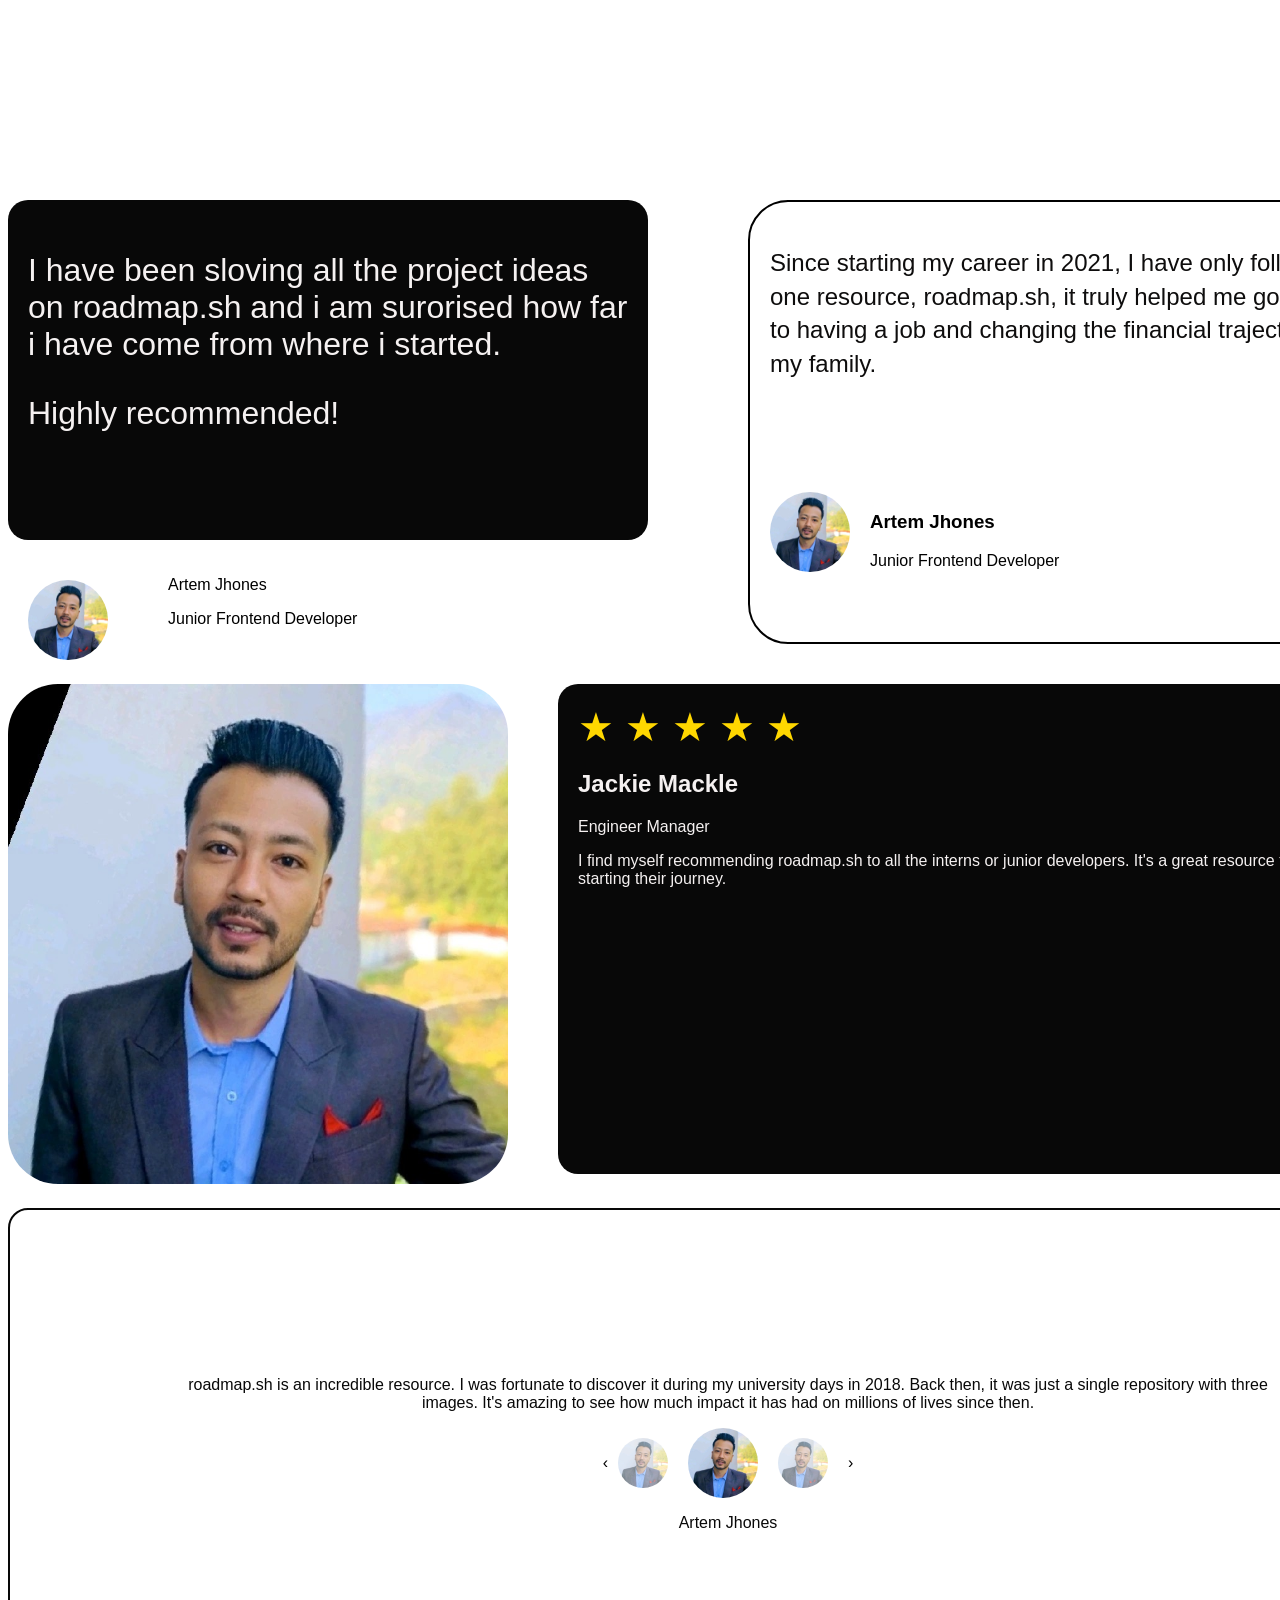
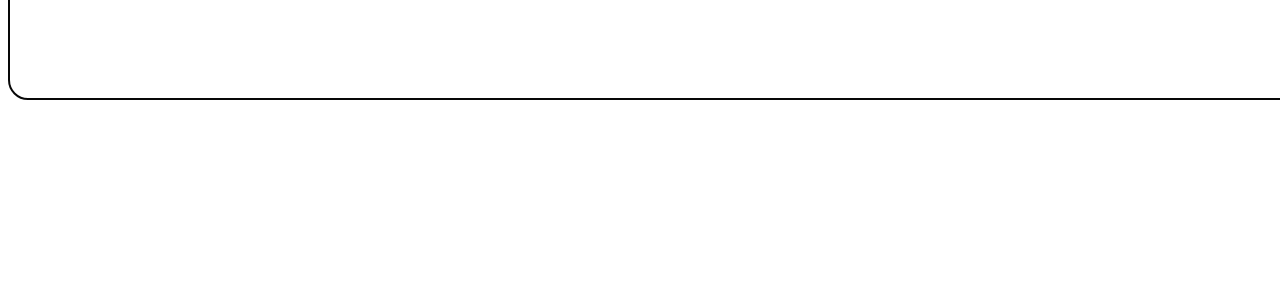
==== index.html @ 8fae4c99 "first commit" ====
<!DOCTYPE html>
<html lang="en">

<head>
  <meta charset="UTF-8" />
  <meta name="viewport" content="width=device-width, initial-scale=1.0" />
  <title>Testomonial</title>
</head>
<link rel="stylesheet" href="styles.css" />

<body>
  <div class="main-container">
    <div class="testimonial-component">
      <!-- Card 1 -->
      <div class="first">
        <div>
          <div class="comment-box">
            <p>
              I have been sloving all the project ideas on roadmap.sh and i am
              surorised how far i have come from where i started.
            </p>
            <p>Highly recommended!</p>
          </div>
          <div class="user-info">
            <div class="user-box">
              <img src="./linkdin.jpg" alt="User Photo" />
            </div>
            <div class="name-post">
              <p>Artem Jhones</p>
              <span>
                <p>Junior Frontend Developer</p>
              </span>
            </div>
          </div>
        </div>
        <div class="second-container">
          <div>
            <div class="second-box">
              <div class="comment-box2">
                <p>
                  Since starting my career in 2021, I have only followed one
                  resource, roadmap.sh, it truly helped me go from 0 to having a
                  job and changing the financial trajectory of my family.
                </p>
              </div>
              <div class="user-box2">
                <div>
                  <img src="./linkdin.jpg" alt="User Photo" />
                </div>
                <div>
                  <h3>Artem Jhones</h3>
                  <span>
                    <p>Junior Frontend Developer</p>
                  </span>
                </div>
              </div>
            </div>
          </div>
        </div>
      </div>
      <!-- cards 2 -->
      <div class="second-section">
        <div class="second-flex">
          <div class="image-container">
            <img src="./linkdin.jpg" alt="">
          </div>
          <div class="comment-box3">
            <div class="star"><span>&#9733; &#9733; &#9733; &#9733; &#9733;</span></div>
            <div>
              <h2>Jackie Mackle</h2>
              <p>Engineer Manager</p>
              <p>I find myself recommending roadmap.sh to all the interns or junior developers. It's a great resource
                for anyone starting their journey.</p>
            </div>
          </div>
        </div>
      </div>
      <!-- card 3 -->
      <div class="last-section">
        <div class="slider-box">
          <p>roadmap.sh is an incredible resource. I was fortunate to discover it during my university days in 2018.
            Back then, it was just a single repository with three images. It's amazing to see how much impact it has had
            on millions of lives since then.</p>
          <div class="pic">
            <span>&#8249</span>
            <img src="./linkdin.jpg" alt="User Photo" />
            <img src="./linkdin.jpg" alt="User Photo" id="center-pic" />
            <img src="./linkdin.jpg" alt="User Photo" />
            <span>&#8250</span>
          </div>
          <div>
            <p>Artem Jhones</p>
          </div>
        </div>
      </div>
    </div>
  </div>
</body>

</html>
---- styles.css ----
body {
  font-family: Arial, sans-serif;
}
.main-container {
  width: 1440px;
  margin: 200px auto;
}
  
.first {
  display: flex;
  gap: 100px;
}
.comment-box {
  width: 600px;
  height: 300px;
  color: #f5f1f1;
  background-color: #080808;
  border-radius: 20px;
  padding: 20px;
}
.comment-box p {
  font-size: 32px;
}
/* .user-box {
    display: flex;
    align-items: center;
    margin-top: 150px;
    
} */
.user-box img {
  width: 80px;
  height: 80px;
  border-radius: 100%;
  margin-right: 20px;
  color: #000;
  padding: 20px;
}
.user-info {
  display: flex;
  gap: 20px;
  margin-top: 20px;
}
.user-box2 {
  display: flex;
}
.user-box2 img {
  width: 80px;
  height: 80px;
  border-radius: 100%;
  margin-right: 20px;
}
.second-box {
  width: 600px;
  height: 400px;
  border: #000 2px solid;
  border-radius: 40px;
  padding: 20px;
}
.comment-box2 {
  font-size: 24px;
  color: #0e0d0d;
  line-height: 1.4;
  margin-top: 10px;
  justify-content: space-between;
}
.comment-box2 p {
  margin-bottom: 112px;
}
.image-container img {
  width: 500px;
  border-radius: 50px;
}
.second-flex {
  display: flex;
  gap: 50px;
}
.comment-box3 {
  width: 800px;
  height: 450px;
  color: #f5f1f1;
  background-color: #080808;
  border-radius: 20px;
  padding: 20px;
}
.star {
  color: gold;
  font-size: 40px;
}
.slider-box {
  max-width: 1308px;
  margin-top: 20px;
  font-size: 16px;
  border: #080808 2px solid;
  border-radius: 20px;
  padding: 150px;
}
.slider-box p {
  color: #080808;
  text-align: center;
}


.pic {
  display: flex;
  align-items: center;
  margin-top: 15px;
  justify-content: center;
  gap: 10px;
}
.pic img {
  width: 50px;
  height: 50px;
  border-radius: 100%;
  margin-right: 10px;
  opacity: 0.5;
}
#center-pic {
  width: 70px;
  height: 70px;
  opacity: 1;
}
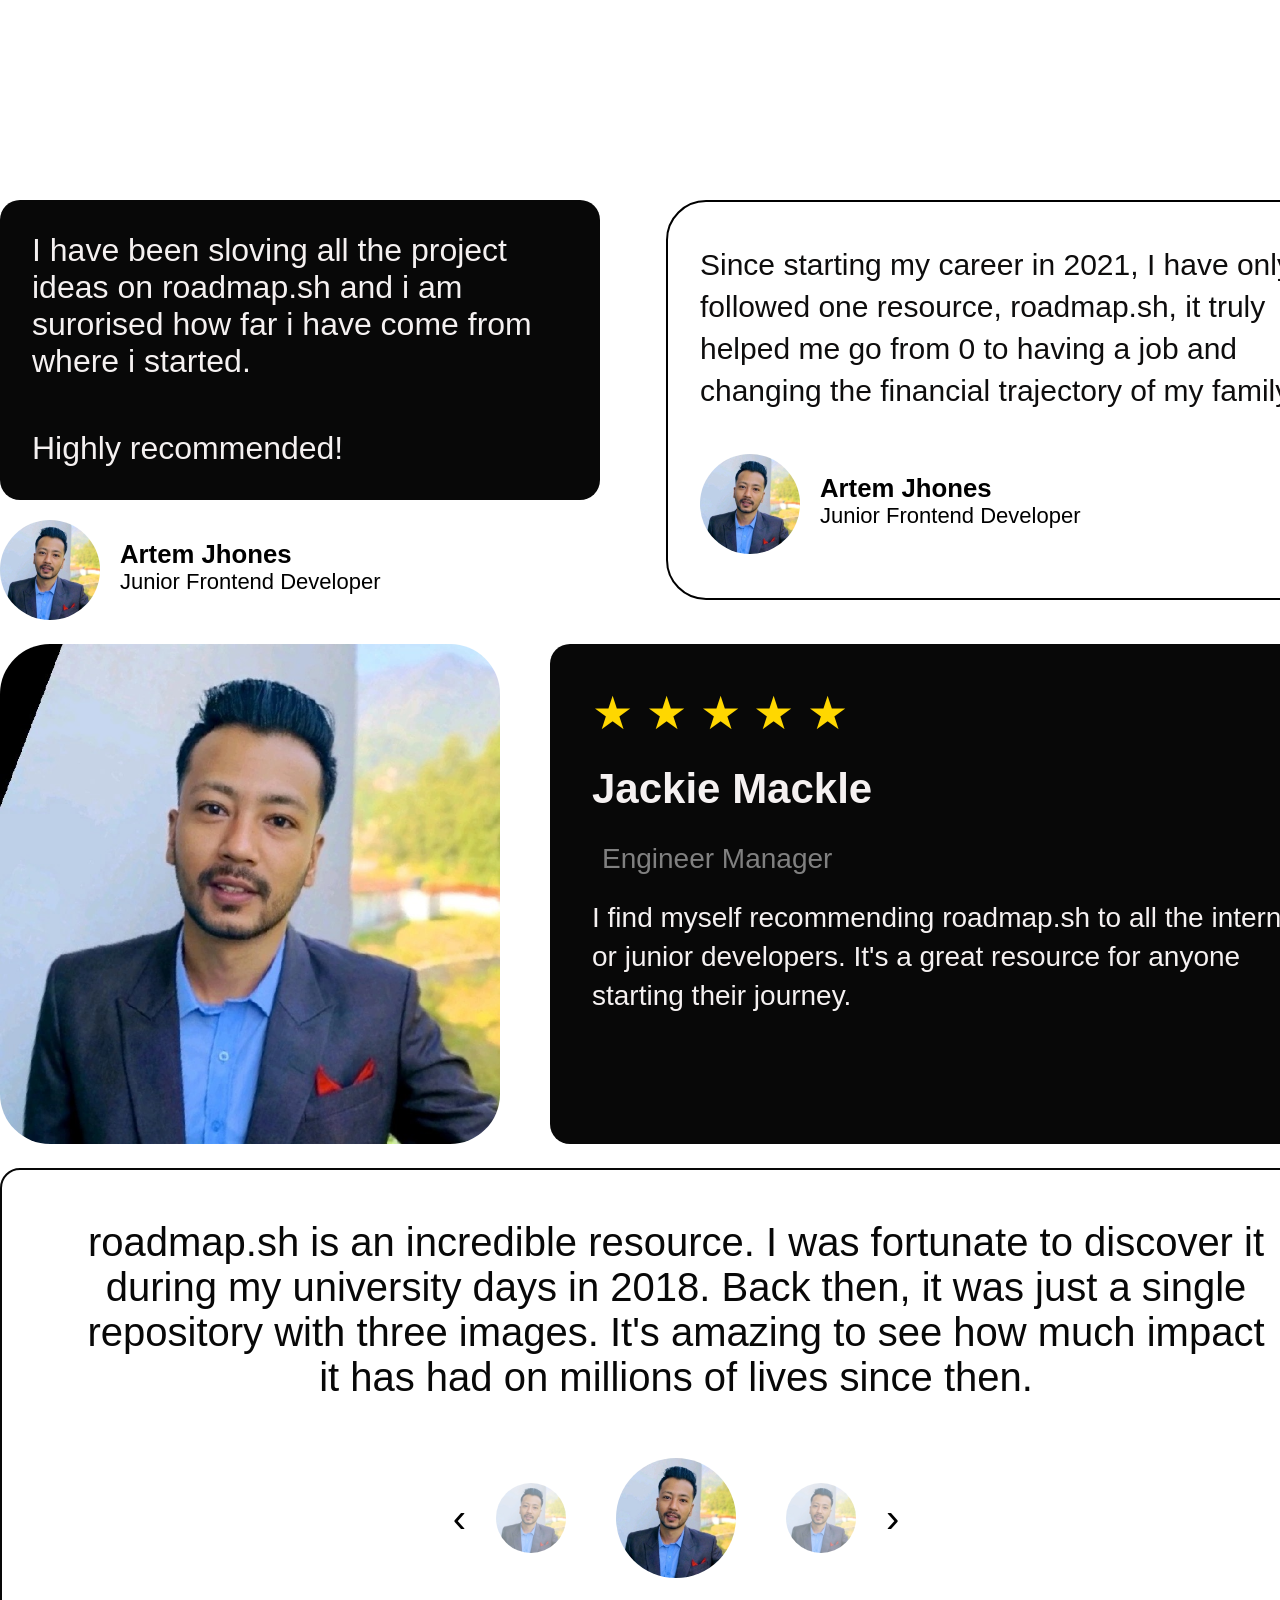
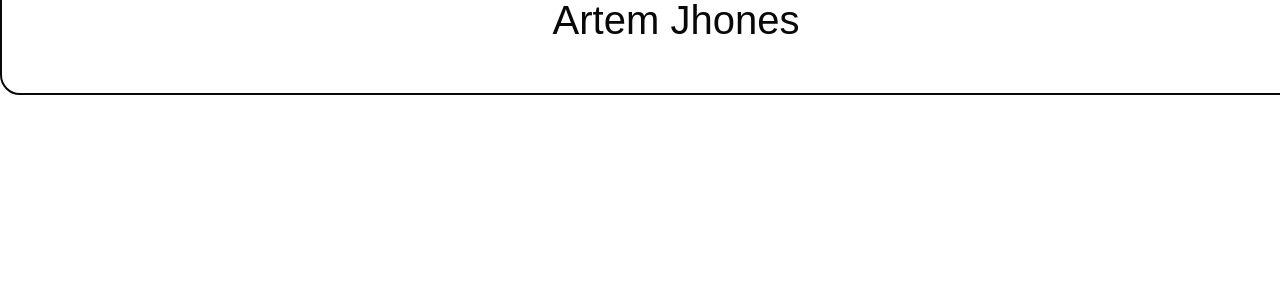
==== commit 174cb8a8: "desktop-view" ====
--- a/index.html
+++ b/index.html
@@ -19,14 +19,14 @@
               I have been sloving all the project ideas on roadmap.sh and i am
               surorised how far i have come from where i started.
             </p>
-            <p>Highly recommended!</p>
+            <p style="margin-top: 50px;">Highly recommended!</p>
           </div>
           <div class="user-info">
             <div class="user-box">
               <img src="./linkdin.jpg" alt="User Photo" />
             </div>
             <div class="name-post">
-              <p>Artem Jhones</p>
+              <H3 style="margin-top: 20px;">Artem Jhones</H3>
               <span>
                 <p>Junior Frontend Developer</p>
               </span>
@@ -48,7 +48,7 @@
                   <img src="./linkdin.jpg" alt="User Photo" />
                 </div>
                 <div>
-                  <h3>Artem Jhones</h3>
+                  <h3 style="margin-top: 20px;">Artem Jhones</h3>
                   <span>
                     <p>Junior Frontend Developer</p>
                   </span>
@@ -66,9 +66,9 @@
           </div>
           <div class="comment-box3">
             <div class="star"><span>&#9733; &#9733; &#9733; &#9733; &#9733;</span></div>
-            <div>
+            <div class="text-area">
               <h2>Jackie Mackle</h2>
-              <p>Engineer Manager</p>
+              <p style="margin: 20px 10px; color: gray;">Engineer Manager</p>
               <p>I find myself recommending roadmap.sh to all the interns or junior developers. It's a great resource
                 for anyone starting their journey.</p>
             </div>
@@ -82,14 +82,14 @@
             Back then, it was just a single repository with three images. It's amazing to see how much impact it has had
             on millions of lives since then.</p>
           <div class="pic">
-            <span>&#8249</span>
+            <span>&#8249;</span>
             <img src="./linkdin.jpg" alt="User Photo" />
             <img src="./linkdin.jpg" alt="User Photo" id="center-pic" />
             <img src="./linkdin.jpg" alt="User Photo" />
-            <span>&#8250</span>
+            <span>&#8250;</span>
           </div>
           <div>
-            <p>Artem Jhones</p>
+            <p style="margin-top: 20px;">Artem Jhones</p>
           </div>
         </div>
       </div>
--- a/styles.css
+++ b/styles.css
@@ -1,3 +1,8 @@
+*{
+  margin: 0;
+  padding: 0;
+  box-sizing: border-box;
+}
 body {
   font-family: Arial, sans-serif;
 }
@@ -8,7 +13,7 @@
   
 .first {
   display: flex;
-  gap: 100px;
+  gap: 66px;
 }
 .comment-box {
   width: 600px;
@@ -16,9 +21,14 @@
   color: #f5f1f1;
   background-color: #080808;
   border-radius: 20px;
-  padding: 20px;
+  padding: 32px;
 }
 .comment-box p {
+  font-size: 32px;
+}
+.comment-box span {
+  margin-top: 20px;
+
   font-size: 32px;
 }
 /* .user-box {
@@ -28,43 +38,45 @@
     
 } */
 .user-box img {
-  width: 80px;
-  height: 80px;
+  width: 100px;
+  height: 100px;
   border-radius: 100%;
   margin-right: 20px;
   color: #000;
-  padding: 20px;
 }
 .user-info {
   display: flex;
-  gap: 20px;
   margin-top: 20px;
+  font-size: 22px;
 }
 .user-box2 {
   display: flex;
+  font-size: 22px;
+  margin-top: 42px;
 }
 .user-box2 img {
-  width: 80px;
-  height: 80px;
+  width: 100px;
+  height: 100px;
   border-radius: 100%;
   margin-right: 20px;
 }
 .second-box {
-  width: 600px;
+  width: 700px;
   height: 400px;
   border: #000 2px solid;
   border-radius: 40px;
-  padding: 20px;
+  padding: 32px;
 }
+
 .comment-box2 {
-  font-size: 24px;
+  font-size: 30px;
   color: #0e0d0d;
   line-height: 1.4;
   margin-top: 10px;
   justify-content: space-between;
 }
 .comment-box2 p {
-  margin-bottom: 112px;
+  margin-bottom: 24px;
 }
 .image-container img {
   width: 500px;
@@ -73,26 +85,32 @@
 .second-flex {
   display: flex;
   gap: 50px;
+  margin-top: 18px;
 }
 .comment-box3 {
   width: 800px;
-  height: 450px;
+  height: 500px;
   color: #f5f1f1;
   background-color: #080808;
   border-radius: 20px;
-  padding: 20px;
+  padding: 42px;
 }
 .star {
   color: gold;
-  font-size: 40px;
+  font-size: 46px;
+}
+.text-area {
+  margin-top: 20px;
+  font-size: 28px;
+  line-height: 1.4;
 }
 .slider-box {
-  max-width: 1308px;
+  max-width: 1352px;
   margin-top: 20px;
-  font-size: 16px;
+  font-size: 40px;
   border: #080808 2px solid;
   border-radius: 20px;
-  padding: 150px;
+  padding: 50px 80px;
 }
 .slider-box p {
   color: #080808;
@@ -103,19 +121,19 @@
 .pic {
   display: flex;
   align-items: center;
-  margin-top: 15px;
+  margin-top: 58px;
   justify-content: center;
   gap: 10px;
 }
 .pic img {
-  width: 50px;
-  height: 50px;
+  width: 70px;
+  height: 70px;
   border-radius: 100%;
-  margin-right: 10px;
+  margin: 0px 20px;
   opacity: 0.5;
 }
 #center-pic {
-  width: 70px;
-  height: 70px;
+  width: 120px;
+  height: 120px;
   opacity: 1;
 }
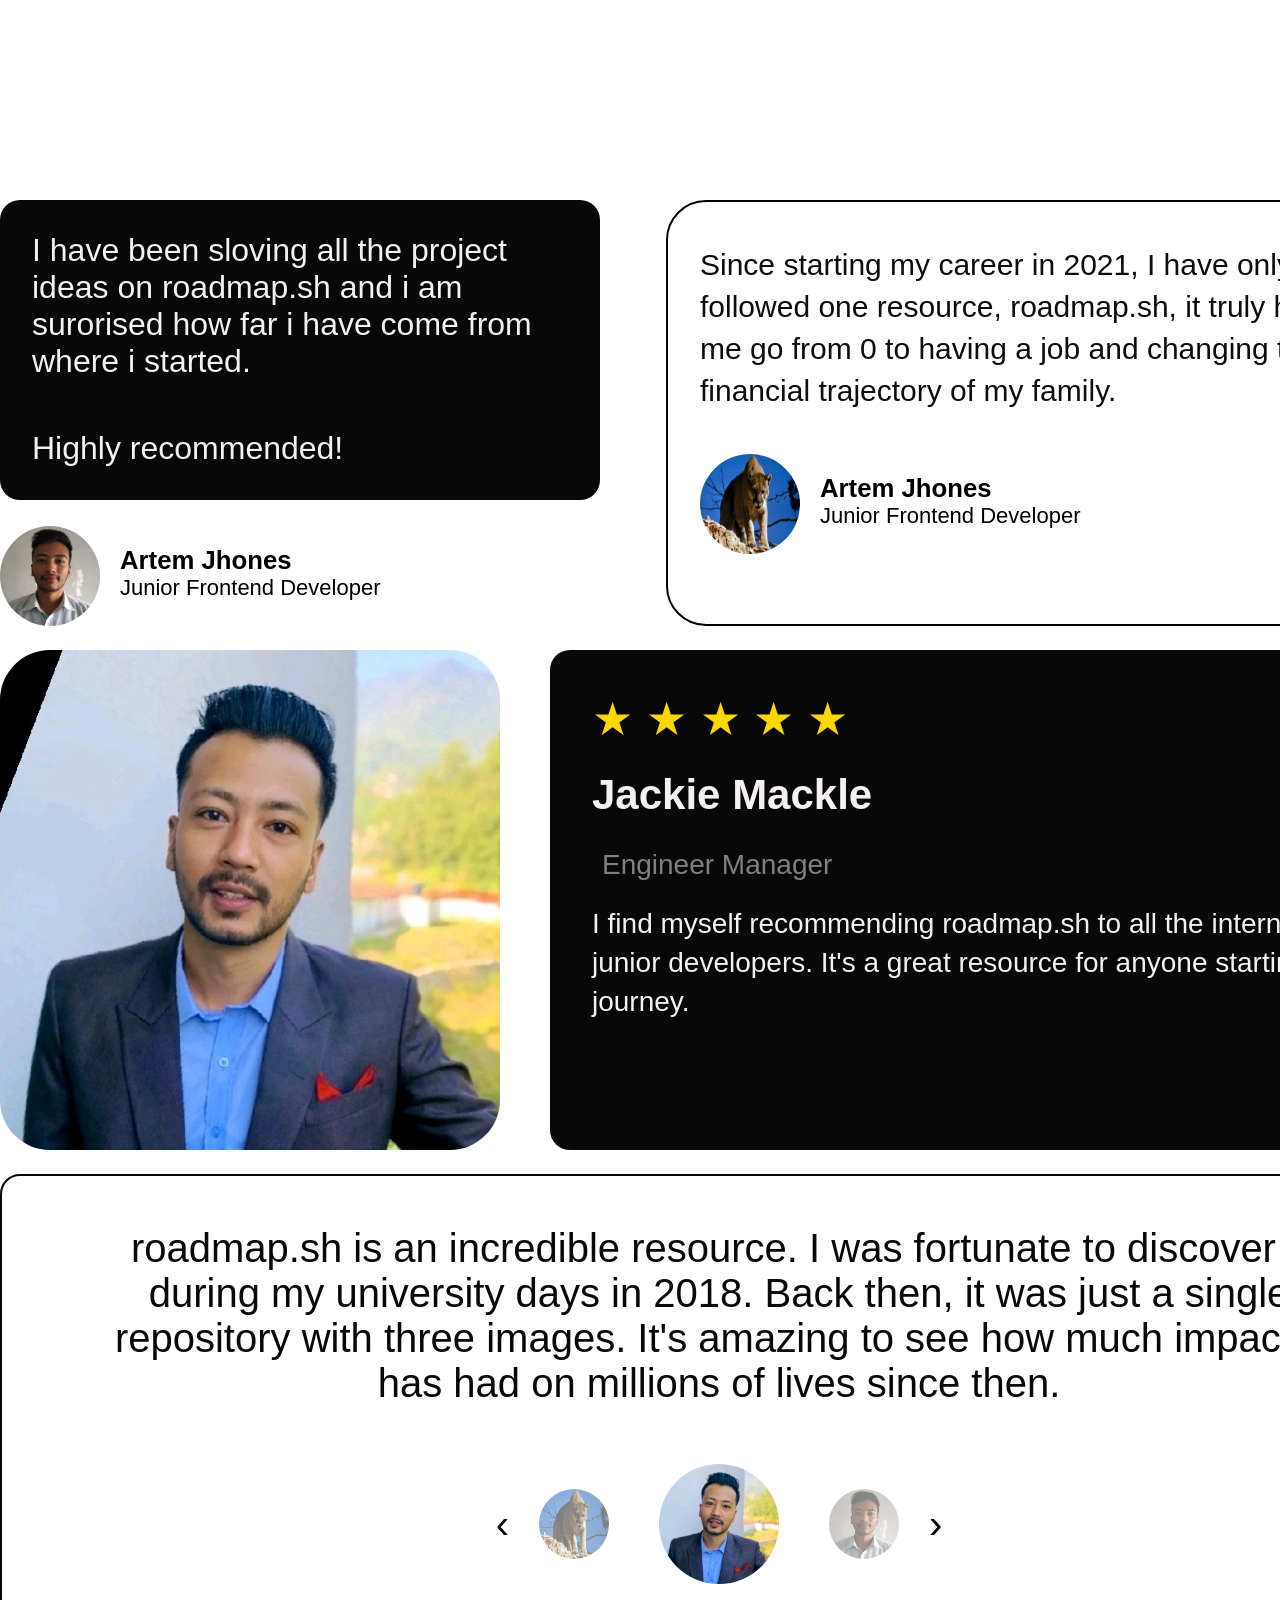
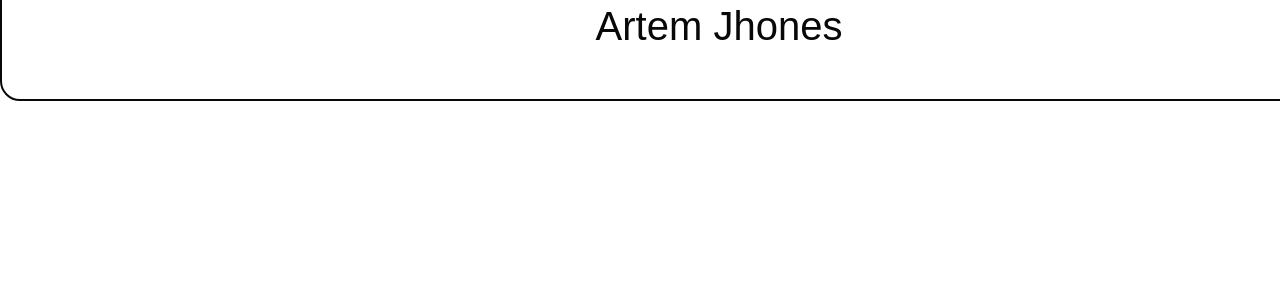
==== commit ce24bbe8: "responsive in tablet" ====
--- a/index.html
+++ b/index.html
@@ -23,7 +23,7 @@
           </div>
           <div class="user-info">
             <div class="user-box">
-              <img src="./linkdin.jpg" alt="User Photo" />
+              <img src="./pic-min.jpg" alt="User Photo" />
             </div>
             <div class="name-post">
               <H3 style="margin-top: 20px;">Artem Jhones</H3>
@@ -45,7 +45,7 @@
               </div>
               <div class="user-box2">
                 <div>
-                  <img src="./linkdin.jpg" alt="User Photo" />
+                  <img src="./Cougar.png" alt="User Photo" />
                 </div>
                 <div>
                   <h3 style="margin-top: 20px;">Artem Jhones</h3>
@@ -83,9 +83,9 @@
             on millions of lives since then.</p>
           <div class="pic">
             <span>&#8249;</span>
-            <img src="./linkdin.jpg" alt="User Photo" />
+            <img src="./Cougar.png" alt="User Photo" />
             <img src="./linkdin.jpg" alt="User Photo" id="center-pic" />
-            <img src="./linkdin.jpg" alt="User Photo" />
+            <img src="./pic-min.jpg" alt="User Photo" />
             <span>&#8250;</span>
           </div>
           <div>
--- a/styles.css
+++ b/styles.css
@@ -1,19 +1,23 @@
-*{
+* {
   margin: 0;
   padding: 0;
   box-sizing: border-box;
 }
 body {
-  font-family: Arial, sans-serif;
+  font-family: 'Segoe UI',  Verdana, sans-serif
 }
 .main-container {
   width: 1440px;
   margin: 200px auto;
 }
-  
+.testimonial-comment {
+  padding: 26px;
+}
+
 .first {
   display: flex;
   gap: 66px;
+  font-family: Arial,  sans-serif;
 }
 .comment-box {
   width: 600px;
@@ -46,7 +50,7 @@
 }
 .user-info {
   display: flex;
-  margin-top: 20px;
+  margin-top: 26px;
   font-size: 22px;
 }
 .user-box2 {
@@ -61,8 +65,8 @@
   margin-right: 20px;
 }
 .second-box {
-  width: 700px;
-  height: 400px;
+  width: 772px;
+  height: 426px;
   border: #000 2px solid;
   border-radius: 40px;
   padding: 32px;
@@ -88,7 +92,7 @@
   margin-top: 18px;
 }
 .comment-box3 {
-  width: 800px;
+  width: 888px;
   height: 500px;
   color: #f5f1f1;
   background-color: #080808;
@@ -105,7 +109,7 @@
   line-height: 1.4;
 }
 .slider-box {
-  max-width: 1352px;
+  max-width: 1438px;
   margin-top: 20px;
   font-size: 40px;
   border: #080808 2px solid;
@@ -116,7 +120,6 @@
   color: #080808;
   text-align: center;
 }
-
 
 .pic {
   display: flex;
@@ -137,3 +140,108 @@
   height: 120px;
   opacity: 1;
 }
+
+@media (max-width: 640px) {
+  .main-container{
+    max-width: 386px;
+    margin-top: 20px;
+  }
+  .comment-box{
+    width: 386px;
+    height: auto;
+    font-size: 12px;
+  }
+  .comment-box p{
+    font-size: 20px;
+  }
+  .comment-box2{
+    font-size: 20px;
+  }
+  .user-info{
+    font-size: 16px;
+  }
+  .user-box img{
+    width: 74px;
+    height: 74px;
+  }
+  .user-box2{
+    font-size: 16px;
+  }
+  .user-box2 img{
+    width: 74px;
+    height: 74px;
+  }
+  .second-box{
+    width: 386px;
+    height: auto;
+    padding: 10px;
+  }
+  .image-container img{
+    width: 386px;
+  }
+  .comment-box3{
+    width: 386px;
+    height: auto;
+    /* font-size: 16px; */
+  }
+  .text-area{
+    font-size: 20px;
+  }
+  .first {
+    flex-direction: column;
+
+  }
+  .second-flex {
+  flex-direction: column;
+  align-items: center;
+  
+}
+.slider-box{
+  max-width: 640px ;
+  font-size: 20px;
+  padding: 36px;
+}
+.pic img{
+  width: 50px;
+  height: 50px;
+  margin: 0px 10px;}
+#center-pic {
+  width: 74px;
+  height: 74px;
+}
+}
+
+@media (min-width: 764px) and (max-width: 1022px) {
+  .main-container{
+    max-width: 762px;
+    margin-top: 10px;
+  }
+  .first{
+    display: block;
+  }
+  .second-flex{
+    display: block;
+  }
+  .user-box2{
+    font-size: 24px;
+  }
+  .user-info{
+    font-size: 24px;
+  }
+  .slider-box{
+    width: 750px;
+  }
+  .comment-box{
+    width: 750px;
+  }
+  .comment-box3 {
+    width: 750px;
+  }
+  .second-box {
+    width: 760px;
+    margin-top: 40px;
+  }
+  .image-container img{
+    width: 760px;
+  }
+}
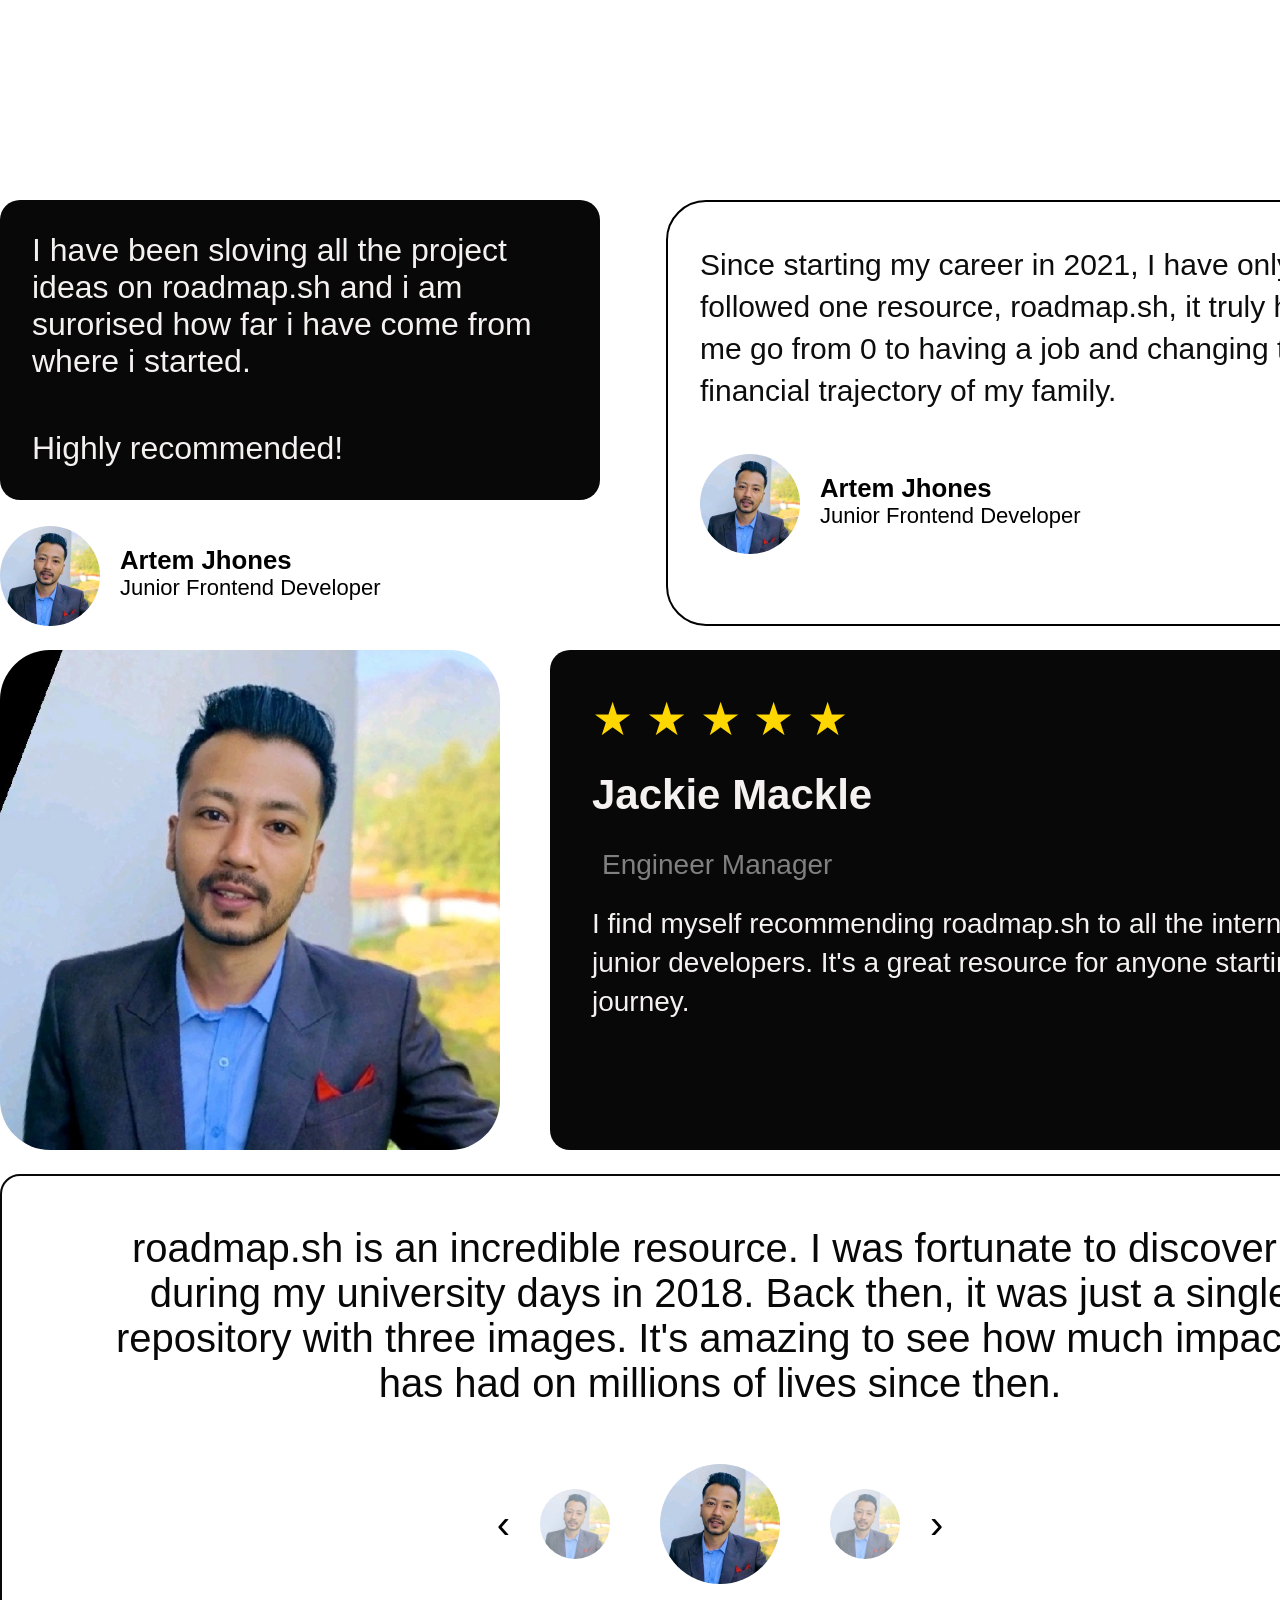
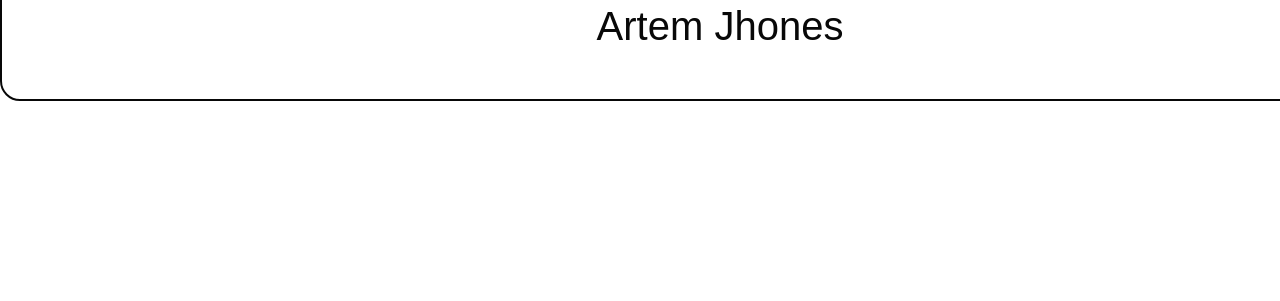
==== commit 057c71f6: "Merge pull request #1 from dipinthapa/features/dt-testimonial-responsive-in-mobile Features/dt testi" ====
--- a/index.html
+++ b/index.html
@@ -23,7 +23,7 @@
           </div>
           <div class="user-info">
             <div class="user-box">
-              <img src="./pic-min.jpg" alt="User Photo" />
+              <img src="./linkdin.jpg" alt="User Photo" />
             </div>
             <div class="name-post">
               <H3 style="margin-top: 20px;">Artem Jhones</H3>
@@ -45,7 +45,7 @@
               </div>
               <div class="user-box2">
                 <div>
-                  <img src="./Cougar.png" alt="User Photo" />
+                  <img src="./linkdin.jpg" alt="User Photo" />
                 </div>
                 <div>
                   <h3 style="margin-top: 20px;">Artem Jhones</h3>
@@ -83,9 +83,9 @@
             on millions of lives since then.</p>
           <div class="pic">
             <span>&#8249;</span>
-            <img src="./Cougar.png" alt="User Photo" />
+            <img src="./linkdin.jpg" alt="User Photo" />
             <img src="./linkdin.jpg" alt="User Photo" id="center-pic" />
-            <img src="./pic-min.jpg" alt="User Photo" />
+            <img src="./linkdin.jpg" alt="User Photo" />
             <span>&#8250;</span>
           </div>
           <div>
--- a/styles.css
+++ b/styles.css
@@ -4,7 +4,7 @@
   box-sizing: border-box;
 }
 body {
-  font-family: 'Segoe UI',  Verdana, sans-serif
+  font-family: Arial, sans-serif;
 }
 .main-container {
   width: 1440px;
@@ -17,7 +17,6 @@
 .first {
   display: flex;
   gap: 66px;
-  font-family: Arial,  sans-serif;
 }
 .comment-box {
   width: 600px;
@@ -109,7 +108,7 @@
   line-height: 1.4;
 }
 .slider-box {
-  max-width: 1438px;
+  max-width: 1440px;
   margin-top: 20px;
   font-size: 40px;
   border: #080808 2px solid;
@@ -143,11 +142,10 @@
 
 @media (max-width: 640px) {
   .main-container{
-    max-width: 386px;
-    margin-top: 20px;
+    max-width: 400px;
   }
   .comment-box{
-    width: 386px;
+    width: 400px;
     height: auto;
     font-size: 12px;
   }
@@ -157,30 +155,16 @@
   .comment-box2{
     font-size: 20px;
   }
-  .user-info{
-    font-size: 16px;
-  }
-  .user-box img{
-    width: 74px;
-    height: 74px;
-  }
-  .user-box2{
-    font-size: 16px;
-  }
-  .user-box2 img{
-    width: 74px;
-    height: 74px;
-  }
   .second-box{
-    width: 386px;
+    width: 400px;
     height: auto;
     padding: 10px;
   }
   .image-container img{
-    width: 386px;
+    width: 400px;
   }
   .comment-box3{
-    width: 386px;
+    width: 400px;
     height: auto;
     /* font-size: 16px; */
   }
@@ -199,49 +183,10 @@
 .slider-box{
   max-width: 640px ;
   font-size: 20px;
-  padding: 36px;
 }
 .pic img{
   width: 50px;
   height: 50px;
   margin: 0px 10px;}
-#center-pic {
-  width: 74px;
-  height: 74px;
-}
 }
 
-@media (min-width: 764px) and (max-width: 1022px) {
-  .main-container{
-    max-width: 762px;
-    margin-top: 10px;
-  }
-  .first{
-    display: block;
-  }
-  .second-flex{
-    display: block;
-  }
-  .user-box2{
-    font-size: 24px;
-  }
-  .user-info{
-    font-size: 24px;
-  }
-  .slider-box{
-    width: 750px;
-  }
-  .comment-box{
-    width: 750px;
-  }
-  .comment-box3 {
-    width: 750px;
-  }
-  .second-box {
-    width: 760px;
-    margin-top: 40px;
-  }
-  .image-container img{
-    width: 760px;
-  }
-}
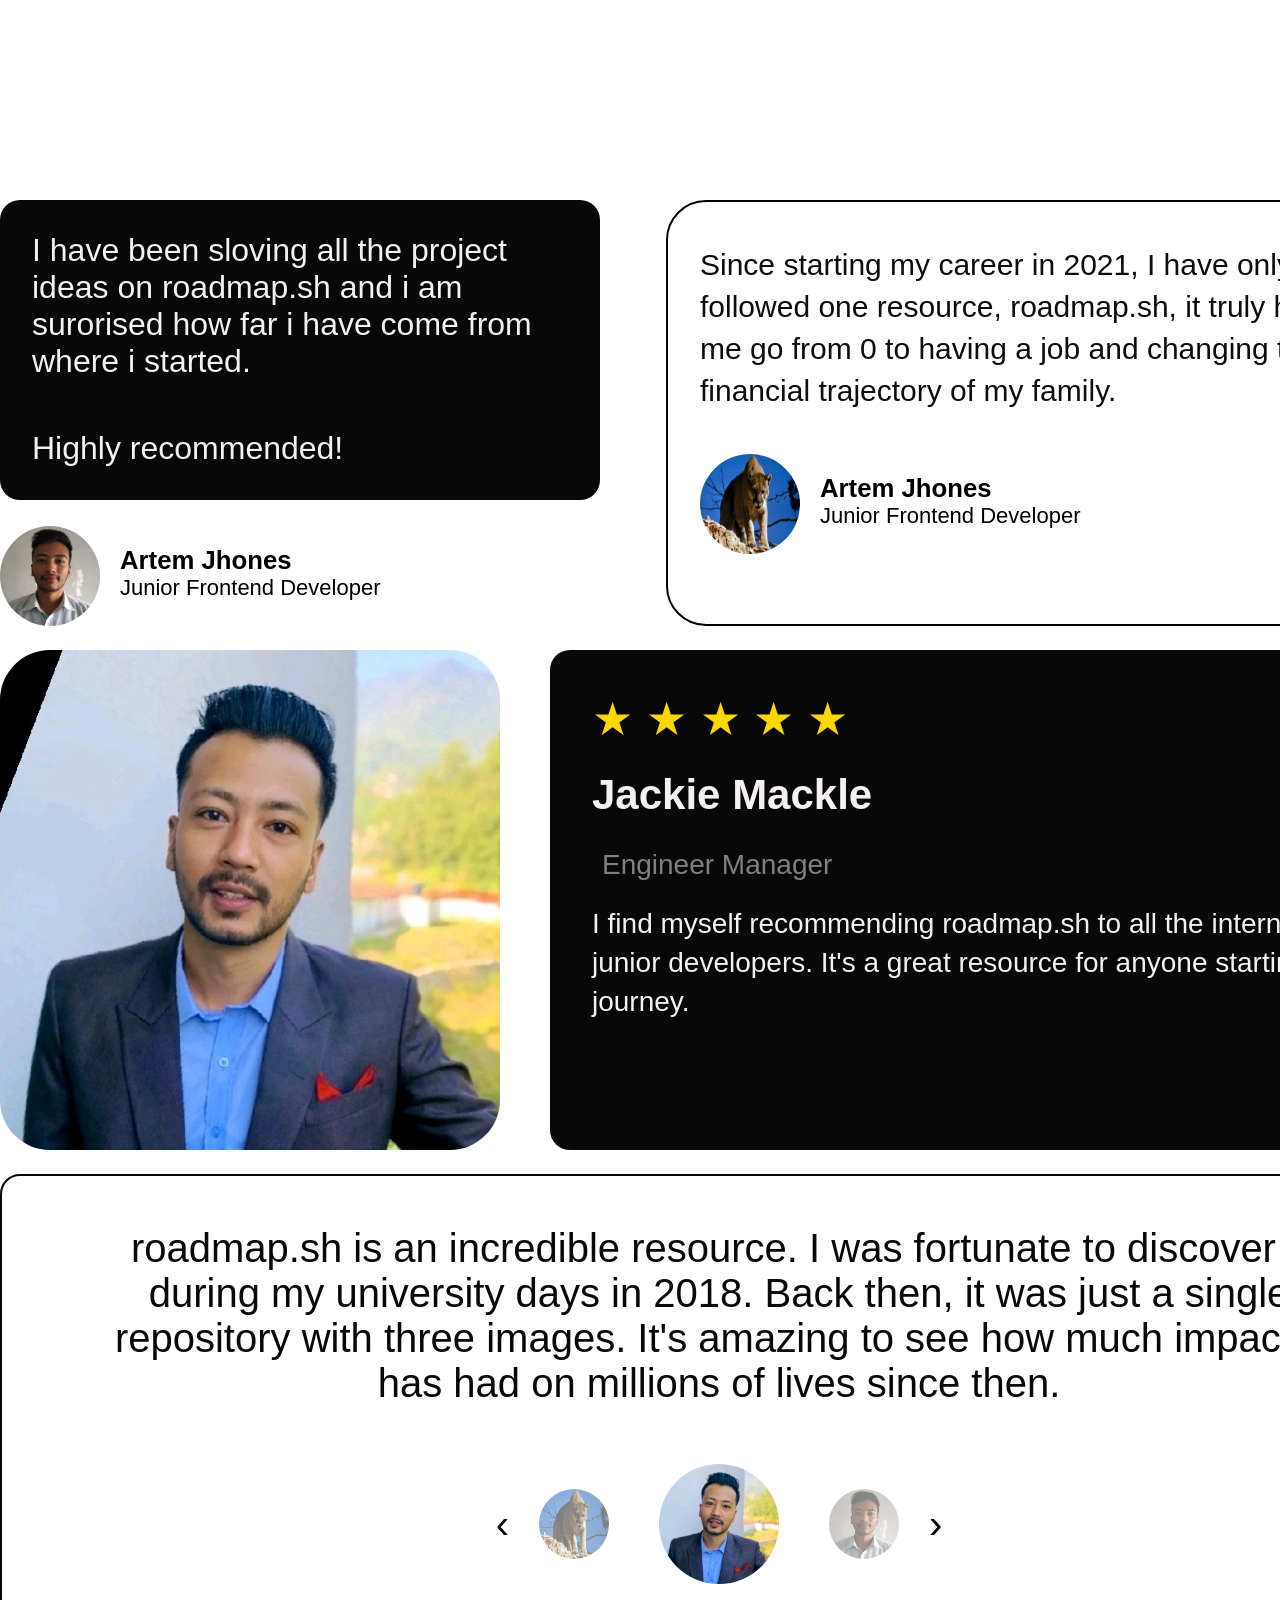
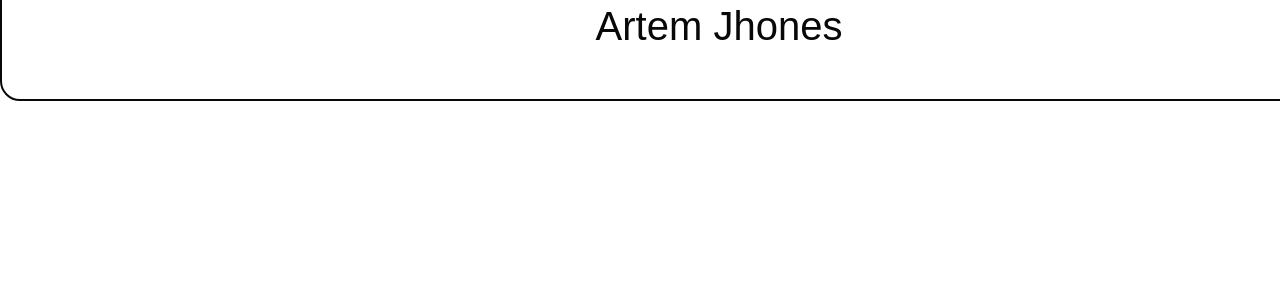
==== commit 66480761: "Responsive in tablet" ====
--- a/index.html
+++ b/index.html
@@ -23,7 +23,7 @@
           </div>
           <div class="user-info">
             <div class="user-box">
-              <img src="./linkdin.jpg" alt="User Photo" />
+              <img src="./pic-min.jpg" alt="User Photo" />
             </div>
             <div class="name-post">
               <H3 style="margin-top: 20px;">Artem Jhones</H3>
@@ -45,7 +45,7 @@
               </div>
               <div class="user-box2">
                 <div>
-                  <img src="./linkdin.jpg" alt="User Photo" />
+                  <img src="./Cougar.png" alt="User Photo" />
                 </div>
                 <div>
                   <h3 style="margin-top: 20px;">Artem Jhones</h3>
@@ -83,9 +83,9 @@
             on millions of lives since then.</p>
           <div class="pic">
             <span>&#8249;</span>
-            <img src="./linkdin.jpg" alt="User Photo" />
+            <img src="./Cougar.png" alt="User Photo" />
             <img src="./linkdin.jpg" alt="User Photo" id="center-pic" />
-            <img src="./linkdin.jpg" alt="User Photo" />
+            <img src="./pic-min.jpg" alt="User Photo" />
             <span>&#8250;</span>
           </div>
           <div>
--- a/styles.css
+++ b/styles.css
@@ -4,7 +4,7 @@
   box-sizing: border-box;
 }
 body {
-  font-family: Arial, sans-serif;
+  font-family: 'Segoe UI',  Verdana, sans-serif
 }
 .main-container {
   width: 1440px;
@@ -17,6 +17,7 @@
 .first {
   display: flex;
   gap: 66px;
+  font-family: Arial,  sans-serif;
 }
 .comment-box {
   width: 600px;
@@ -108,7 +109,7 @@
   line-height: 1.4;
 }
 .slider-box {
-  max-width: 1440px;
+  max-width: 1438px;
   margin-top: 20px;
   font-size: 40px;
   border: #080808 2px solid;
@@ -142,10 +143,11 @@
 
 @media (max-width: 640px) {
   .main-container{
-    max-width: 400px;
+    max-width: 386px;
+    margin-top: 20px;
   }
   .comment-box{
-    width: 400px;
+    width: 386px;
     height: auto;
     font-size: 12px;
   }
@@ -155,16 +157,30 @@
   .comment-box2{
     font-size: 20px;
   }
+  .user-info{
+    font-size: 16px;
+  }
+  .user-box img{
+    width: 74px;
+    height: 74px;
+  }
+  .user-box2{
+    font-size: 16px;
+  }
+  .user-box2 img{
+    width: 74px;
+    height: 74px;
+  }
   .second-box{
-    width: 400px;
+    width: 386px;
     height: auto;
     padding: 10px;
   }
   .image-container img{
-    width: 400px;
+    width: 386px;
   }
   .comment-box3{
-    width: 400px;
+    width: 386px;
     height: auto;
     /* font-size: 16px; */
   }
@@ -183,10 +199,49 @@
 .slider-box{
   max-width: 640px ;
   font-size: 20px;
+  padding: 36px;
 }
 .pic img{
   width: 50px;
   height: 50px;
   margin: 0px 10px;}
-}
-
+#center-pic {
+  width: 74px;
+  height: 74px;
+}
+}
+
+@media (min-width: 764px) and (max-width: 1022px) {
+  .main-container{
+    max-width: 762px;
+    margin-top: 10px;
+  }
+  .first{
+    display: block;
+  }
+  .second-flex{
+    display: block;
+  }
+  .user-box2{
+    font-size: 24px;
+  }
+  .user-info{
+    font-size: 24px;
+  }
+  .slider-box{
+    width: 750px;
+  }
+  .comment-box{
+    width: 750px;
+  }
+  .comment-box3 {
+    width: 750px;
+  }
+  .second-box {
+    width: 760px;
+    margin-top: 40px;
+  }
+  .image-container img{
+    width: 760px;
+  }
+}
